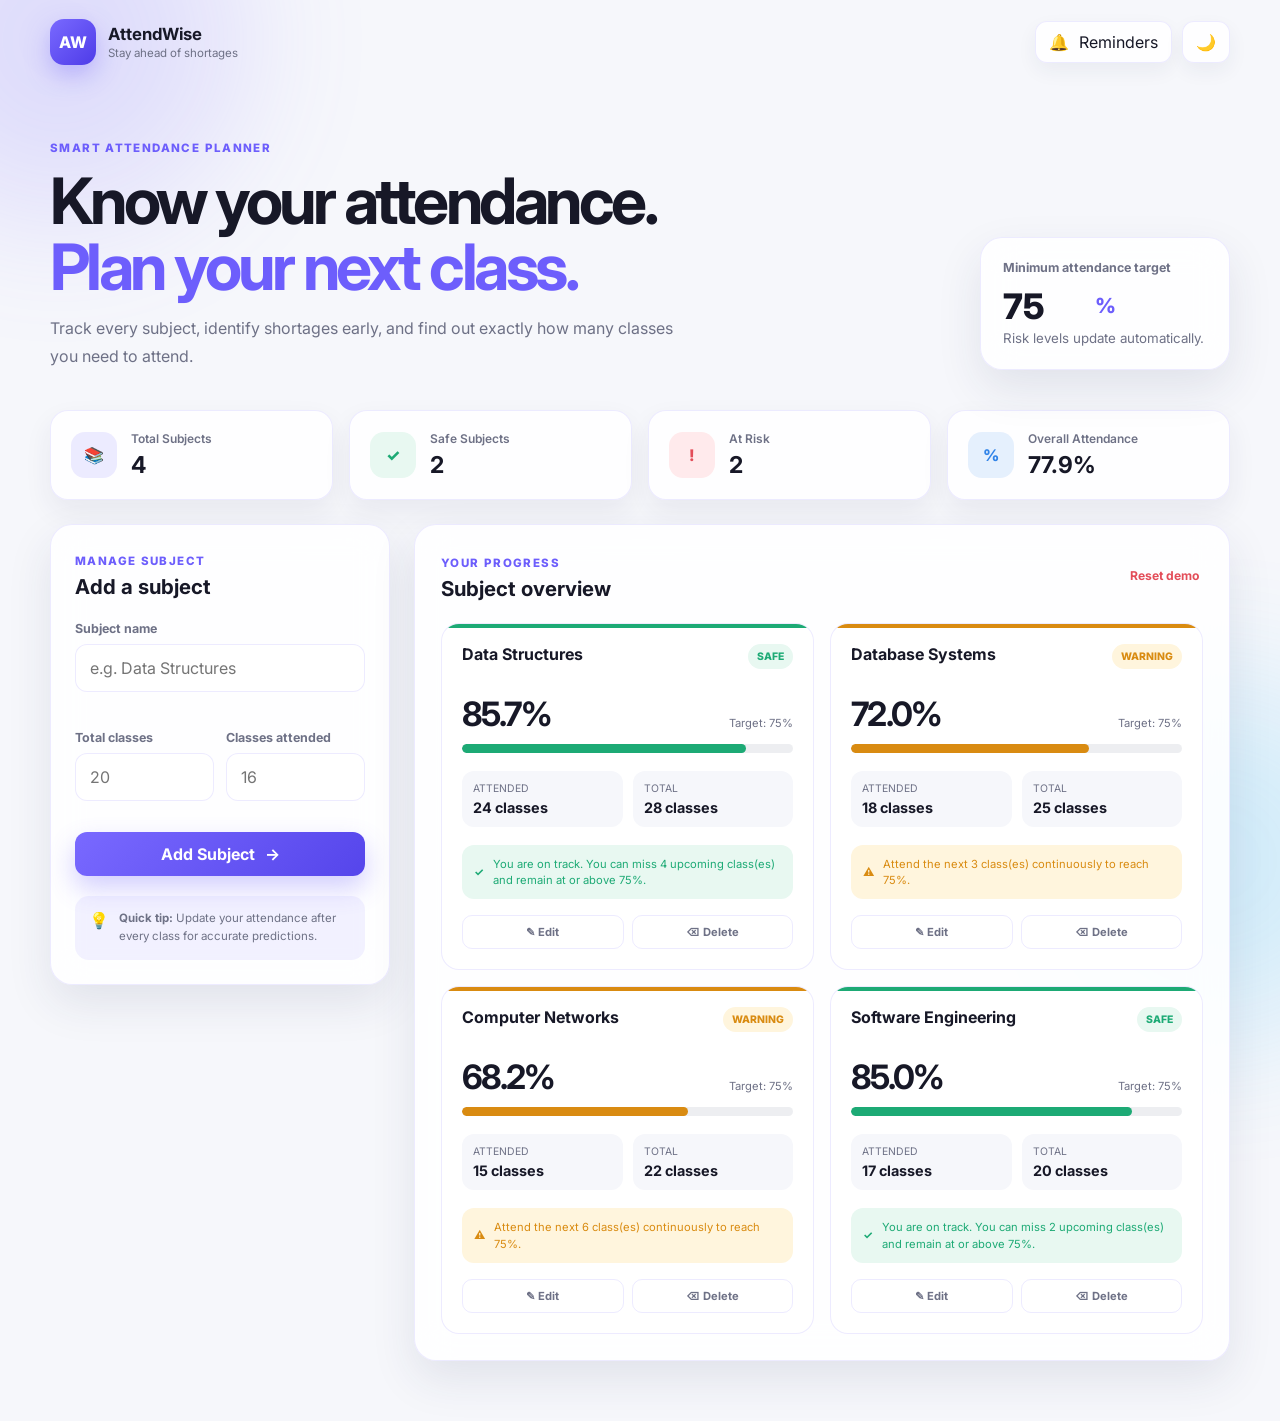
==== index.html @ 74f0be4e "Move files to root directory-fix vercel 404" ====
<!DOCTYPE html>
<html lang="en">
<head>
  <meta charset="UTF-8" />
  <meta name="viewport" content="width=device-width, initial-scale=1.0" />
  <meta name="description" content="AttendWise - Track attendance and avoid shortages." />
  <title>AttendWise | Attendance Tracker</title>
  <link rel="preconnect" href="https://fonts.googleapis.com">
  <link rel="preconnect" href="https://fonts.gstatic.com" crossorigin>
  <link href="https://fonts.googleapis.com/css2?family=Inter:wght@400;500;600;700;800&display=swap" rel="stylesheet">
  <link rel="stylesheet" href="styles.css" />
</head>
<body>
  <div class="background-orb orb-one"></div>
  <div class="background-orb orb-two"></div>

  <header class="topbar">
    <a class="brand" href="#" aria-label="AttendWise home">
      <span class="brand-icon">AW</span>
      <span>
        <strong>AttendWise</strong>
        <small>Stay ahead of shortages</small>
      </span>
    </a>

    <div class="topbar-actions">
      <button id="notificationBtn" class="icon-button" type="button" title="Enable reminders">
        <span aria-hidden="true">🔔</span>
        <span class="button-label">Reminders</span>
      </button>
      <button id="themeToggle" class="icon-button" type="button" title="Toggle theme" aria-label="Toggle dark mode">
        <span id="themeIcon" aria-hidden="true">🌙</span>
      </button>
    </div>
  </header>

  <main class="container">
    <section class="hero">
      <div>
        <span class="eyebrow">SMART ATTENDANCE PLANNER</span>
        <h1>Know your attendance.<br><span>Plan your next class.</span></h1>
        <p>Track every subject, identify shortages early, and find out exactly how many classes you need to attend.</p>
      </div>

      <div class="target-card">
        <label for="minimumAttendance">Minimum attendance target</label>
        <div class="target-control">
          <input id="minimumAttendance" type="number" min="1" max="100" value="75" />
          <span>%</span>
        </div>
        <small>Risk levels update automatically.</small>
      </div>
    </section>

    <section class="summary-grid" aria-label="Attendance summary">
      <article class="summary-card">
        <span class="summary-icon purple">📚</span>
        <div>
          <p>Total Subjects</p>
          <strong id="totalSubjects">0</strong>
        </div>
      </article>
      <article class="summary-card">
        <span class="summary-icon green">✓</span>
        <div>
          <p>Safe Subjects</p>
          <strong id="safeSubjects">0</strong>
        </div>
      </article>
      <article class="summary-card">
        <span class="summary-icon red">!</span>
        <div>
          <p>At Risk</p>
          <strong id="riskSubjects">0</strong>
        </div>
      </article>
      <article class="summary-card">
        <span class="summary-icon blue">%</span>
        <div>
          <p>Overall Attendance</p>
          <strong id="overallAttendance">0%</strong>
        </div>
      </article>
    </section>

    <section class="content-grid">
      <aside class="form-panel">
        <div class="section-heading">
          <div>
            <span class="eyebrow">MANAGE SUBJECT</span>
            <h2 id="formTitle">Add a subject</h2>
          </div>
          <button id="cancelEditBtn" class="text-button hidden" type="button">Cancel</button>
        </div>

        <form id="subjectForm" novalidate>
          <input id="subjectId" type="hidden" />

          <label for="subjectName">Subject name</label>
          <input id="subjectName" type="text" maxlength="40" placeholder="e.g. Data Structures" required />
          <small class="error" id="nameError"></small>

          <div class="form-row">
            <div>
              <label for="totalClasses">Total classes</label>
              <input id="totalClasses" type="number" min="0" placeholder="20" required />
              <small class="error" id="totalError"></small>
            </div>
            <div>
              <label for="attendedClasses">Classes attended</label>
              <input id="attendedClasses" type="number" min="0" placeholder="16" required />
              <small class="error" id="attendedError"></small>
            </div>
          </div>

          <button class="primary-button" type="submit">
            <span id="submitButtonText">Add Subject</span>
            <span aria-hidden="true">→</span>
          </button>
        </form>

        <div class="quick-tip">
          <span aria-hidden="true">💡</span>
          <p><strong>Quick tip:</strong> Update your attendance after every class for accurate predictions.</p>
        </div>
      </aside>

      <section class="subjects-panel">
        <div class="section-heading subjects-heading">
          <div>
            <span class="eyebrow">YOUR PROGRESS</span>
            <h2>Subject overview</h2>
          </div>
          <button id="resetDataBtn" class="text-button danger-text" type="button">Reset demo</button>
        </div>

        <div id="emptyState" class="empty-state hidden">
          <div>📘</div>
          <h3>No subjects yet</h3>
          <p>Add your first subject to start tracking attendance.</p>
        </div>

        <div id="subjectsGrid" class="subjects-grid"></div>
      </section>
    </section>
  </main>

  <div id="toast" class="toast" role="status" aria-live="polite"></div>

  <div id="confirmModal" class="modal-backdrop hidden" role="dialog" aria-modal="true" aria-labelledby="modalTitle">
    <div class="modal">
      <div class="modal-icon">🗑️</div>
      <h3 id="modalTitle">Delete subject?</h3>
      <p>This action cannot be undone.</p>
      <div class="modal-actions">
        <button id="cancelDeleteBtn" class="secondary-button" type="button">Cancel</button>
        <button id="confirmDeleteBtn" class="danger-button" type="button">Delete</button>
      </div>
    </div>
  </div>
<!-- Linking script -->
  <script src="script.js"></script>
</body>
</html>
---- styles.css ----
:root {
  --bg: #f6f7fb;
  --surface: rgba(255, 255, 255, 0.88);
  --surface-solid: #ffffff;
  --text: #171827;
  --muted: #6e7186;
  --border: rgba(109, 94, 252, 0.12);
  --primary: #6d5efc;
  --primary-dark: #5545eb;
  --green: #1daa75;
  --green-bg: #e8f8f1;
  --yellow: #d98b11;
  --yellow-bg: #fff5dd;
  --red: #e34d59;
  --red-bg: #ffeaec;
  --blue: #3184e8;
  --shadow: 0 18px 45px rgba(42, 45, 89, 0.10);
  --radius: 22px;
}

[data-theme="dark"] {
  --bg: #10111a;
  --surface: rgba(28, 29, 44, 0.86);
  --surface-solid: #1c1d2c;
  --text: #f5f6ff;
  --muted: #a8abc2;
  --border: rgba(150, 140, 255, 0.16);
  --green-bg: rgba(29, 170, 117, 0.15);
  --yellow-bg: rgba(217, 139, 17, 0.15);
  --red-bg: rgba(227, 77, 89, 0.15);
  --shadow: 0 18px 50px rgba(0, 0, 0, 0.28);
}

* {
  box-sizing: border-box;
}

html {
  scroll-behavior: smooth;
}

body {
  margin: 0;
  min-height: 100vh;
  overflow-x: hidden;
  font-family: "Inter", sans-serif;
  background: var(--bg);
  color: var(--text);
  transition: background 0.25s ease, color 0.25s ease;
}

button,
input {
  font: inherit;
}

button {
  cursor: pointer;
}

.background-orb {
  position: fixed;
  z-index: -1;
  width: 360px;
  height: 360px;
  border-radius: 50%;
  filter: blur(70px);
  opacity: 0.18;
}

.orb-one {
  top: -140px;
  left: -120px;
  background: #7869ff;
}

.orb-two {
  right: -120px;
  bottom: -140px;
  background: #38bdf8;
}

.topbar {
  width: min(1180px, calc(100% - 32px));
  margin: 0 auto;
  min-height: 84px;
  display: flex;
  align-items: center;
  justify-content: space-between;
}

.brand {
  display: flex;
  align-items: center;
  gap: 12px;
  color: var(--text);
  text-decoration: none;
}

.brand-icon {
  width: 46px;
  height: 46px;
  display: grid;
  place-items: center;
  border-radius: 14px;
  color: white;
  font-weight: 800;
  background: linear-gradient(135deg, #7969ff, #4e3be8);
  box-shadow: 0 10px 24px rgba(109, 94, 252, 0.35);
}

.brand strong,
.brand small {
  display: block;
}

.brand strong {
  font-size: 1.05rem;
}

.brand small {
  margin-top: 2px;
  color: var(--muted);
  font-size: 0.72rem;
}

.topbar-actions {
  display: flex;
  gap: 10px;
}

.icon-button {
  min-height: 42px;
  border: 1px solid var(--border);
  border-radius: 12px;
  padding: 0 13px;
  color: var(--text);
  background: var(--surface);
  box-shadow: 0 8px 20px rgba(42, 45, 89, 0.06);
}

.button-label {
  margin-left: 6px;
}

.container {
  width: min(1180px, calc(100% - 32px));
  margin: 0 auto 60px;
}

.hero {
  display: grid;
  grid-template-columns: 1fr auto;
  gap: 32px;
  align-items: end;
  padding: 52px 0 32px;
}

.eyebrow {
  display: inline-block;
  color: var(--primary);
  font-size: 0.72rem;
  font-weight: 800;
  letter-spacing: 0.12em;
}

.hero h1 {
  margin: 12px 0 14px;
  max-width: 680px;
  font-size: clamp(2.35rem, 5vw, 4.8rem);
  line-height: 1.03;
  letter-spacing: -0.055em;
}

.hero h1 span {
  color: var(--primary);
}

.hero p {
  max-width: 650px;
  margin: 0;
  color: var(--muted);
  font-size: 1rem;
  line-height: 1.75;
}

.target-card {
  min-width: 250px;
  padding: 22px;
  border: 1px solid var(--border);
  border-radius: var(--radius);
  background: var(--surface);
  box-shadow: var(--shadow);
  backdrop-filter: blur(18px);
}

.target-card label {
  display: block;
  margin-bottom: 10px;
  font-size: 0.78rem;
  font-weight: 700;
  color: var(--muted);
}

.target-control {
  display: flex;
  align-items: center;
  gap: 6px;
}

.target-control input {
  width: 86px;
  border: 0;
  outline: 0;
  padding: 0;
  color: var(--text);
  background: transparent;
  font-size: 2.2rem;
  font-weight: 800;
}

.target-control span {
  color: var(--primary);
  font-size: 1.3rem;
  font-weight: 800;
}

.target-card small {
  color: var(--muted);
}

.summary-grid {
  display: grid;
  grid-template-columns: repeat(4, 1fr);
  gap: 16px;
  margin: 8px 0 24px;
}

.summary-card {
  display: flex;
  align-items: center;
  gap: 14px;
  padding: 20px;
  border: 1px solid var(--border);
  border-radius: 18px;
  background: var(--surface);
  box-shadow: 0 12px 28px rgba(42, 45, 89, 0.07);
  transition: transform 0.2s ease, box-shadow 0.2s ease;
}

.summary-card:hover {
  transform: translateY(-3px);
  box-shadow: var(--shadow);
}

.summary-icon {
  width: 46px;
  height: 46px;
  display: grid;
  flex-shrink: 0;
  place-items: center;
  border-radius: 14px;
  font-weight: 800;
}

.summary-icon.purple { color: var(--primary); background: rgba(109, 94, 252, 0.12); }
.summary-icon.green { color: var(--green); background: var(--green-bg); }
.summary-icon.red { color: var(--red); background: var(--red-bg); }
.summary-icon.blue { color: var(--blue); background: rgba(49, 132, 232, 0.12); }

.summary-card p {
  margin: 0 0 5px;
  color: var(--muted);
  font-size: 0.75rem;
  font-weight: 600;
}

.summary-card strong {
  font-size: 1.45rem;
}

.content-grid {
  display: grid;
  grid-template-columns: 340px 1fr;
  gap: 24px;
  align-items: start;
}

.form-panel,
.subjects-panel {
  border: 1px solid var(--border);
  border-radius: var(--radius);
  background: var(--surface);
  box-shadow: var(--shadow);
  backdrop-filter: blur(18px);
}

.form-panel {
  position: sticky;
  top: 18px;
  padding: 24px;
}

.subjects-panel {
  min-height: 440px;
  padding: 26px;
}

.section-heading {
  display: flex;
  align-items: center;
  justify-content: space-between;
  gap: 16px;
  margin-bottom: 22px;
}

.section-heading h2 {
  margin: 5px 0 0;
  font-size: 1.28rem;
}

form label {
  display: block;
  margin: 16px 0 8px;
  color: var(--muted);
  font-size: 0.78rem;
  font-weight: 700;
}

form input {
  width: 100%;
  border: 1px solid var(--border);
  border-radius: 12px;
  outline: 0;
  padding: 13px 14px;
  color: var(--text);
  background: var(--surface-solid);
  transition: border-color 0.2s ease, box-shadow 0.2s ease;
}

form input:focus {
  border-color: var(--primary);
  box-shadow: 0 0 0 4px rgba(109, 94, 252, 0.12);
}

.form-row {
  display: grid;
  grid-template-columns: 1fr 1fr;
  gap: 12px;
}

.error {
  display: block;
  min-height: 17px;
  margin-top: 5px;
  color: var(--red);
  font-size: 0.7rem;
}

.primary-button,
.secondary-button,
.danger-button {
  border: 0;
  border-radius: 12px;
  padding: 12px 16px;
  font-weight: 700;
}

.primary-button {
  width: 100%;
  display: flex;
  align-items: center;
  justify-content: center;
  gap: 10px;
  margin-top: 9px;
  color: #fff;
  background: linear-gradient(135deg, #7969ff, #5545eb);
  box-shadow: 0 12px 26px rgba(109, 94, 252, 0.3);
  transition: transform 0.2s ease, box-shadow 0.2s ease;
}

.primary-button:hover {
  transform: translateY(-2px);
  box-shadow: 0 15px 30px rgba(109, 94, 252, 0.38);
}

.text-button {
  border: 0;
  padding: 4px;
  color: var(--primary);
  background: transparent;
  font-size: 0.76rem;
  font-weight: 700;
}

.danger-text {
  color: var(--red);
}

.quick-tip {
  display: flex;
  gap: 10px;
  margin-top: 20px;
  padding: 14px;
  border-radius: 14px;
  color: var(--muted);
  background: rgba(109, 94, 252, 0.08);
}

.quick-tip p {
  margin: 0;
  font-size: 0.72rem;
  line-height: 1.55;
}

.subjects-grid {
  display: grid;
  grid-template-columns: repeat(2, minmax(0, 1fr));
  gap: 16px;
}

.subject-card {
  position: relative;
  overflow: hidden;
  padding: 20px;
  border: 1px solid var(--border);
  border-radius: 18px;
  background: var(--surface-solid);
  animation: fadeUp 0.35s ease both;
  transition: transform 0.2s ease, box-shadow 0.2s ease;
}

.subject-card:hover {
  transform: translateY(-3px);
  box-shadow: 0 14px 30px rgba(42, 45, 89, 0.10);
}

.subject-card::before {
  content: "";
  position: absolute;
  inset: 0 0 auto;
  height: 4px;
  background: var(--status-color);
}

.card-header {
  display: flex;
  align-items: flex-start;
  justify-content: space-between;
  gap: 12px;
}

.card-header h3 {
  margin: 0;
  max-width: 70%;
  font-size: 1rem;
  overflow-wrap: anywhere;
}

.status-badge {
  border-radius: 999px;
  padding: 6px 9px;
  color: var(--status-color);
  background: var(--status-bg);
  font-size: 0.65rem;
  font-weight: 800;
}

.percentage-row {
  display: flex;
  align-items: end;
  justify-content: space-between;
  margin: 24px 0 10px;
}

.percentage-row strong {
  font-size: 2.1rem;
  letter-spacing: -0.05em;
}

.percentage-row span {
  padding-bottom: 4px;
  color: var(--muted);
  font-size: 0.7rem;
}

.progress-track {
  height: 9px;
  overflow: hidden;
  border-radius: 99px;
  background: rgba(120, 123, 150, 0.13);
}

.progress-bar {
  height: 100%;
  width: 0;
  border-radius: inherit;
  background: var(--status-color);
  transition: width 0.6s ease;
}

.class-stats {
  display: grid;
  grid-template-columns: repeat(2, 1fr);
  gap: 10px;
  margin: 18px 0;
}

.stat-box {
  padding: 11px;
  border-radius: 12px;
  background: var(--bg);
}

.stat-box small,
.stat-box strong {
  display: block;
}

.stat-box small {
  margin-bottom: 4px;
  color: var(--muted);
  font-size: 0.65rem;
}

.stat-box strong {
  font-size: 0.9rem;
}

.prediction {
  min-height: 54px;
  display: flex;
  align-items: center;
  gap: 9px;
  padding: 11px 12px;
  border-radius: 12px;
  color: var(--status-color);
  background: var(--status-bg);
  font-size: 0.7rem;
  line-height: 1.45;
}

.card-actions {
  display: flex;
  gap: 8px;
  margin-top: 16px;
}

.card-actions button {
  flex: 1;
  border: 1px solid var(--border);
  border-radius: 10px;
  padding: 9px;
  color: var(--muted);
  background: transparent;
  font-size: 0.7rem;
  font-weight: 700;
}

.card-actions button:hover {
  color: var(--primary);
  border-color: var(--primary);
}

.card-actions .delete-action:hover {
  color: var(--red);
  border-color: var(--red);
}

.empty-state {
  min-height: 330px;
  display: grid;
  place-content: center;
  text-align: center;
  color: var(--muted);
}

.empty-state div {
  font-size: 3rem;
}

.empty-state h3 {
  margin: 10px 0 5px;
  color: var(--text);
}

.empty-state p {
  margin: 0;
  font-size: 0.82rem;
}

.toast {
  position: fixed;
  z-index: 20;
  left: 50%;
  bottom: 24px;
  transform: translate(-50%, 120px);
  max-width: calc(100% - 32px);
  border-radius: 12px;
  padding: 12px 18px;
  color: white;
  background: #202235;
  box-shadow: var(--shadow);
  opacity: 0;
  transition: transform 0.25s ease, opacity 0.25s ease;
}

.toast.show {
  transform: translate(-50%, 0);
  opacity: 1;
}

.modal-backdrop {
  position: fixed;
  z-index: 30;
  inset: 0;
  display: grid;
  place-items: center;
  padding: 20px;
  background: rgba(10, 11, 18, 0.56);
  backdrop-filter: blur(6px);
}

.modal {
  width: min(360px, 100%);
  padding: 28px;
  border-radius: 22px;
  text-align: center;
  background: var(--surface-solid);
  box-shadow: var(--shadow);
  animation: popIn 0.2s ease;
}

.modal-icon {
  font-size: 2.2rem;
}

.modal h3 {
  margin: 12px 0 7px;
}

.modal p {
  margin: 0;
  color: var(--muted);
  font-size: 0.84rem;
}

.modal-actions {
  display: flex;
  gap: 10px;
  margin-top: 22px;
}

.modal-actions button {
  flex: 1;
}

.secondary-button {
  color: var(--text);
  background: var(--bg);
}

.danger-button {
  color: white;
  background: var(--red);
}

.hidden {
  display: none !important;
}

@keyframes fadeUp {
  from { opacity: 0; transform: translateY(12px); }
  to { opacity: 1; transform: translateY(0); }
}

@keyframes popIn {
  from { opacity: 0; transform: scale(0.96); }
  to { opacity: 1; transform: scale(1); }
}

@media (max-width: 920px) {
  .hero {
    grid-template-columns: 1fr;
  }

  .target-card {
    width: 100%;
  }

  .summary-grid {
    grid-template-columns: repeat(2, 1fr);
  }

  .content-grid {
    grid-template-columns: 1fr;
  }

  .form-panel {
    position: static;
  }
}

@media (max-width: 620px) {
  .topbar,
  .container {
    width: min(100% - 22px, 1180px);
  }

  .button-label {
    display: none;
  }

  .hero {
    padding-top: 30px;
  }

  .hero h1 {
    font-size: 2.45rem;
  }

  .summary-grid,
  .subjects-grid {
    grid-template-columns: 1fr;
  }

  .summary-card {
    padding: 16px;
  }

  .subjects-panel,
  .form-panel {
    padding: 19px;
  }

  .form-row {
    grid-template-columns: 1fr;
    gap: 0;
  }

  .subjects-heading {
    align-items: flex-start;
  }
}
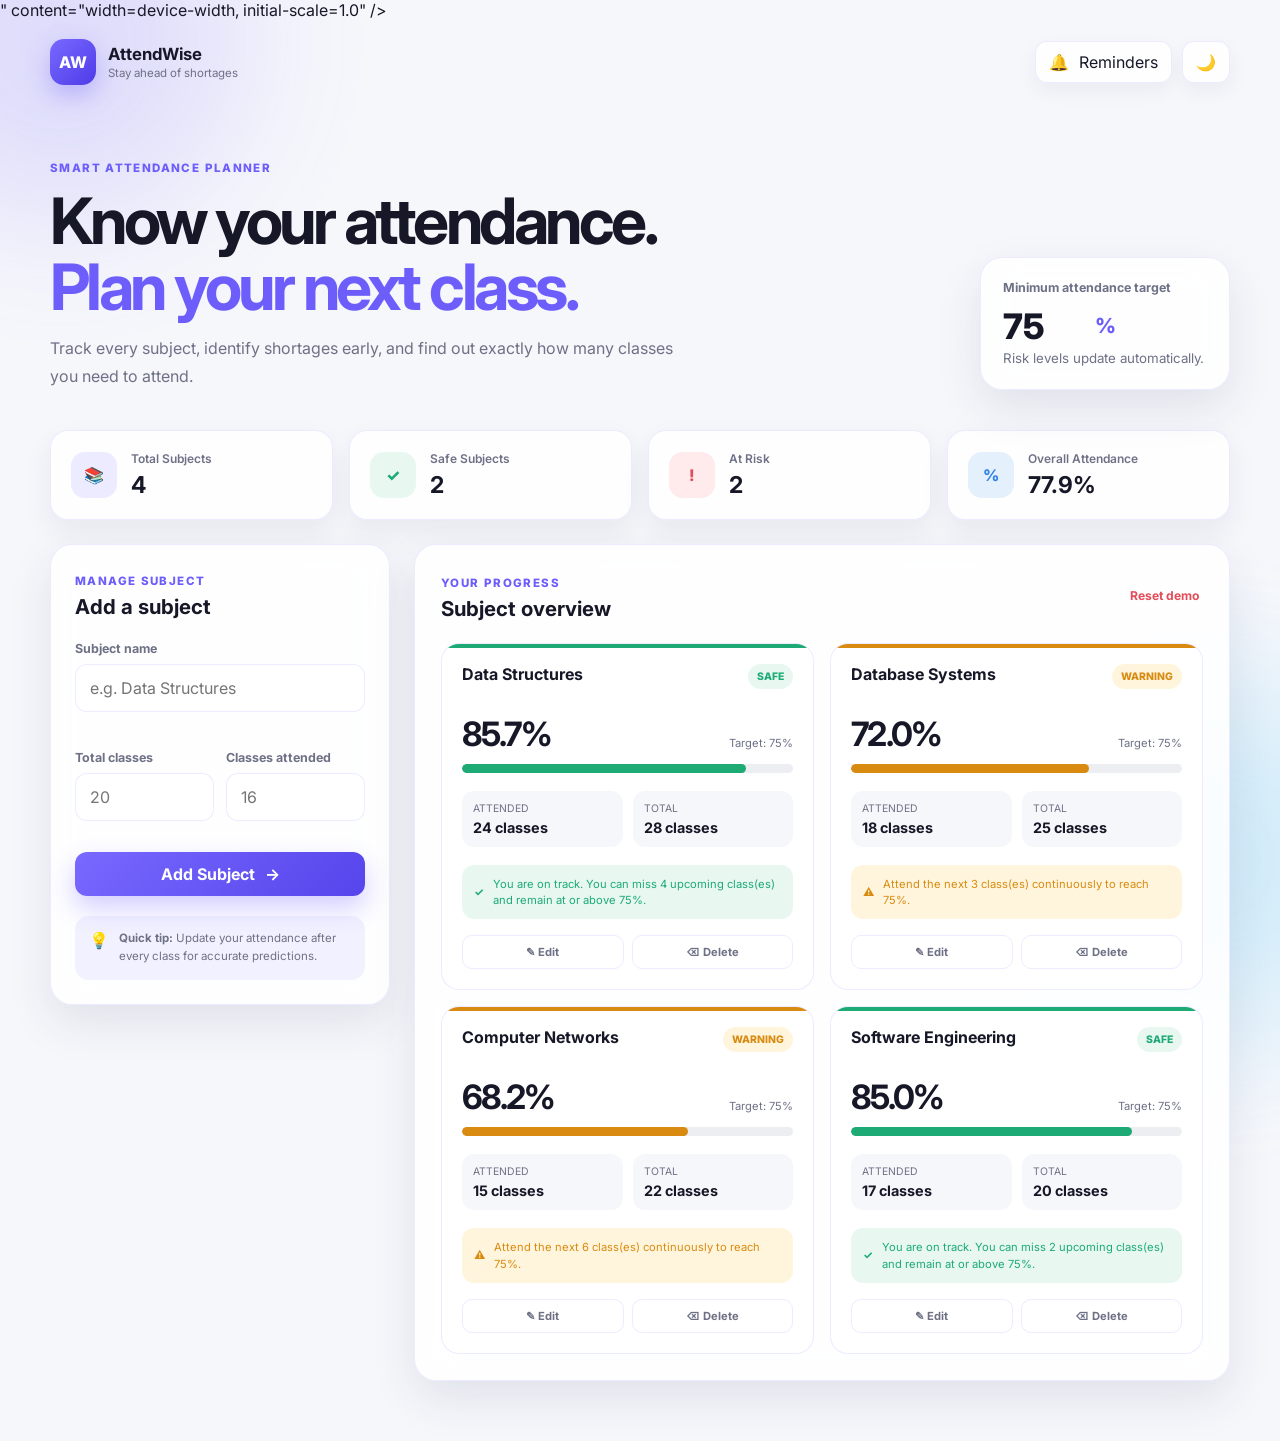
==== commit a07f6ee8: "Add Google Search Console verification methhod 2" ====
--- a/index.html
+++ b/index.html
@@ -2,7 +2,7 @@
 <html lang="en">
 <head>
   <meta charset="UTF-8" />
-  <meta name="viewport" content="width=device-width, initial-scale=1.0" />
+  <meta name="google-site-verification" content="DJngmsGaPH1K-UrJ8ML08NizYXUGGeGvmL6WpGQJyFY" />" content="width=device-width, initial-scale=1.0" />
   <meta name="description" content="AttendWise - Track attendance and avoid shortages." />
   <title>AttendWise | Attendance Tracker</title>
   <link rel="preconnect" href="https://fonts.googleapis.com">
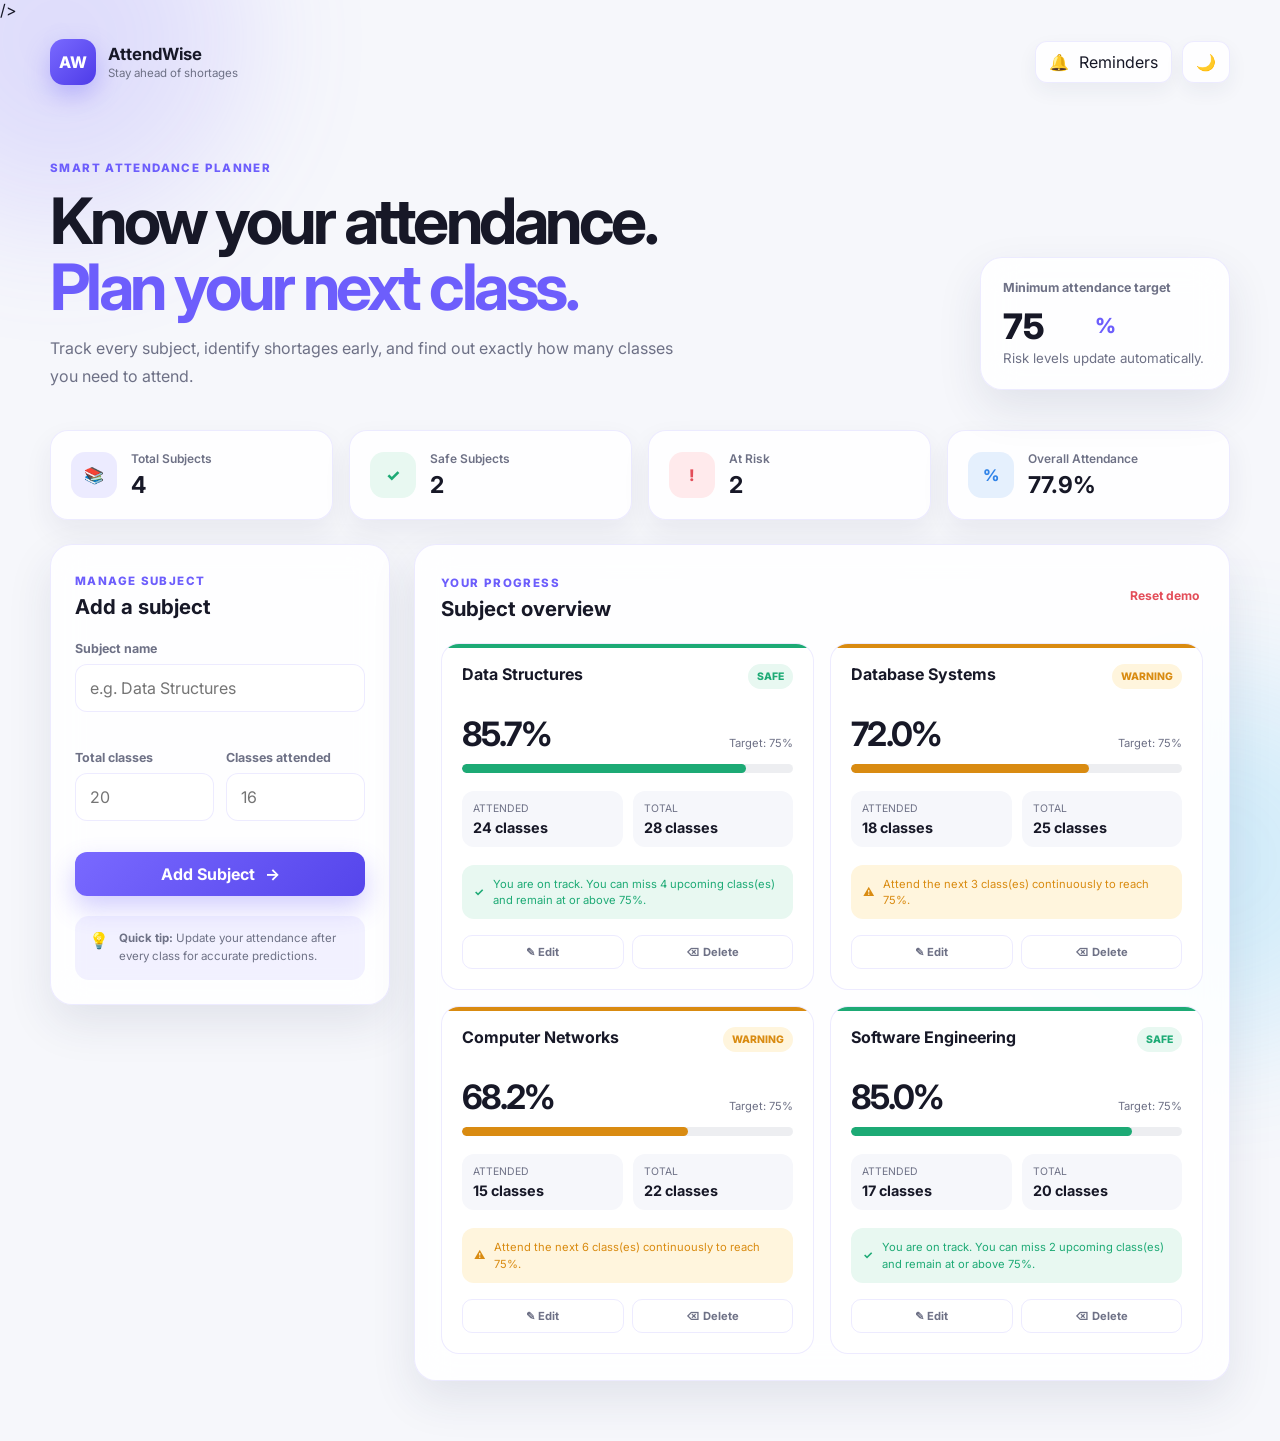
==== commit cf1ff7be: "Fix duplicate meta tag syntax error" ====
--- a/index.html
+++ b/index.html
@@ -2,7 +2,8 @@
 <html lang="en">
 <head>
   <meta charset="UTF-8" />
-  <meta name="google-site-verification" content="DJngmsGaPH1K-UrJ8ML08NizYXUGGeGvmL6WpGQJyFY" />" content="width=device-width, initial-scale=1.0" />
+  <meta name="google-site-verification" content="DJngmsGaPH1K-UrJ8ML08NizYXUGGeGvmL6WpGQJyFY" />
+  <meta name="viewport" content="width=device-width, initial-scale=1.0" />/>
   <meta name="description" content="AttendWise - Track attendance and avoid shortages." />
   <title>AttendWise | Attendance Tracker</title>
   <link rel="preconnect" href="https://fonts.googleapis.com">
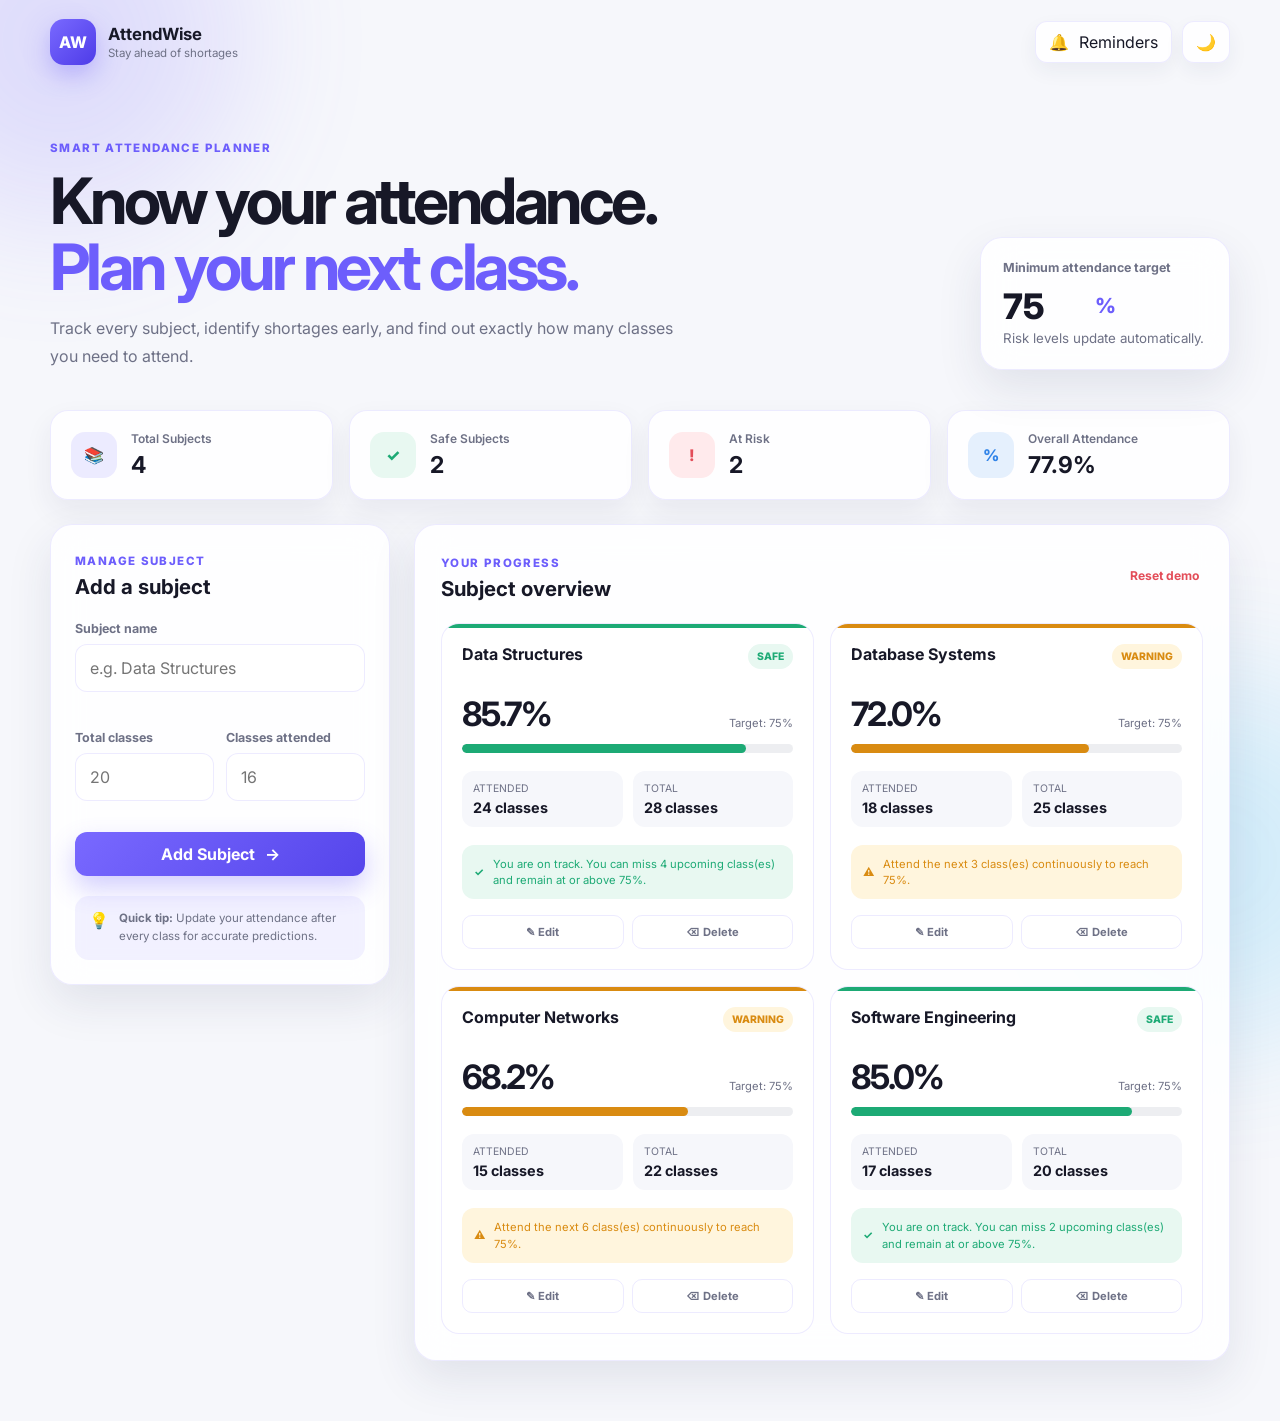
==== commit db350af2: "Fix duplicate meta tag syntax error 2" ====
--- a/index.html
+++ b/index.html
@@ -3,7 +3,7 @@
 <head>
   <meta charset="UTF-8" />
   <meta name="google-site-verification" content="DJngmsGaPH1K-UrJ8ML08NizYXUGGeGvmL6WpGQJyFY" />
-  <meta name="viewport" content="width=device-width, initial-scale=1.0" />/>
+  <meta name="viewport" content="width=device-width, initial-scale=1.0" />
   <meta name="description" content="AttendWise - Track attendance and avoid shortages." />
   <title>AttendWise | Attendance Tracker</title>
   <link rel="preconnect" href="https://fonts.googleapis.com">
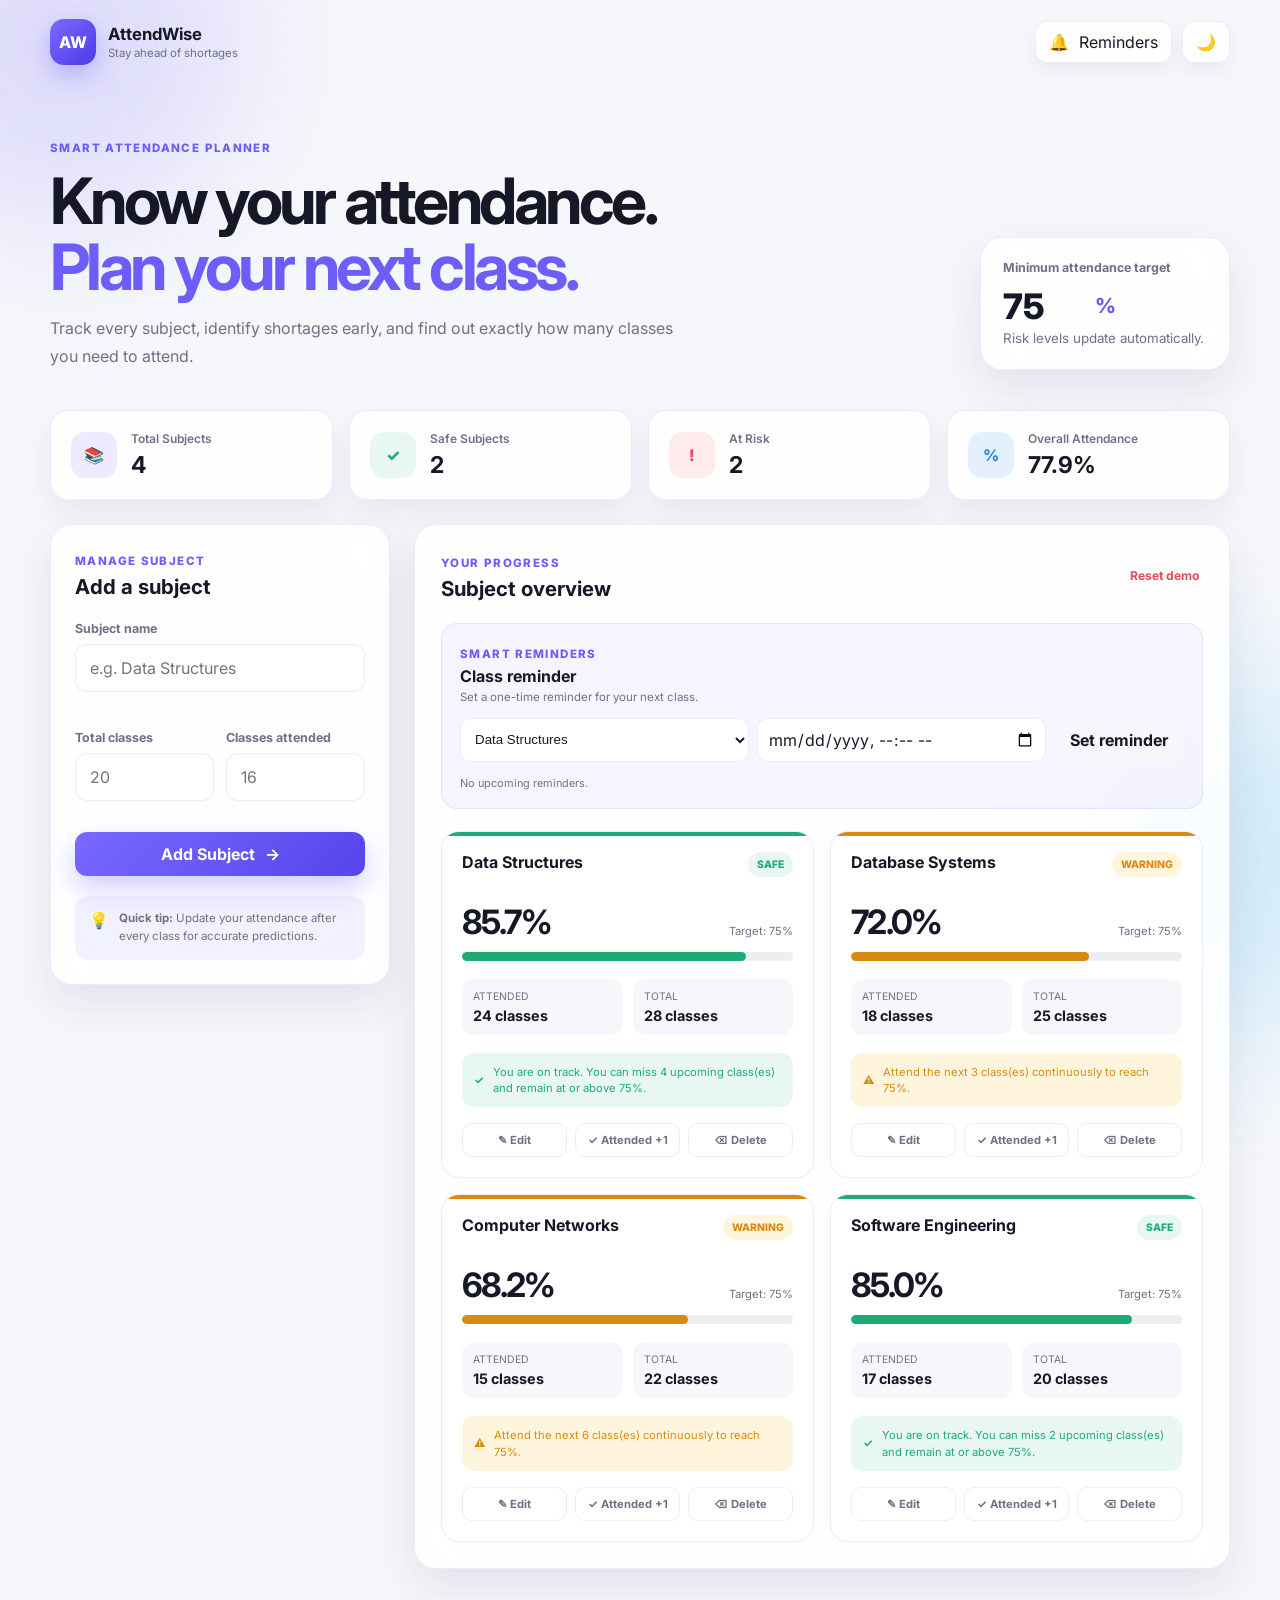
==== commit 29eb7e8f: "Update files with new features -mainfest,service-worker and improved code" ====
--- a/index.html
+++ b/index.html
@@ -2,13 +2,14 @@
 <html lang="en">
 <head>
   <meta charset="UTF-8" />
-  <meta name="google-site-verification" content="DJngmsGaPH1K-UrJ8ML08NizYXUGGeGvmL6WpGQJyFY" />
   <meta name="viewport" content="width=device-width, initial-scale=1.0" />
   <meta name="description" content="AttendWise - Track attendance and avoid shortages." />
   <title>AttendWise | Attendance Tracker</title>
   <link rel="preconnect" href="https://fonts.googleapis.com">
   <link rel="preconnect" href="https://fonts.gstatic.com" crossorigin>
   <link href="https://fonts.googleapis.com/css2?family=Inter:wght@400;500;600;700;800&display=swap" rel="stylesheet">
+  <link rel="manifest" href="manifest.json" />
+  <meta name="theme-color" content="#6d5efc" />
   <link rel="stylesheet" href="styles.css" />
 </head>
 <body>
@@ -135,6 +136,16 @@
           <button id="resetDataBtn" class="text-button danger-text" type="button">Reset demo</button>
         </div>
 
+        <div class="reminder-panel">
+          <div><span class="eyebrow">SMART REMINDERS</span><h3>Class reminder</h3><p>Set a one-time reminder for your next class.</p></div>
+          <form id="reminderForm" class="reminder-form">
+            <select id="reminderSubject" aria-label="Reminder subject"></select>
+            <input id="reminderTime" type="datetime-local" required aria-label="Reminder time" />
+            <button class="secondary-button" type="submit">Set reminder</button>
+          </form>
+          <div id="reminderList" class="reminder-list"></div>
+        </div>
+
         <div id="emptyState" class="empty-state hidden">
           <div>📘</div>
           <h3>No subjects yet</h3>
@@ -159,7 +170,7 @@
       </div>
     </div>
   </div>
-<!-- Linking script -->
+
   <script src="script.js"></script>
 </body>
 </html>
--- a/styles.css
+++ b/styles.css
@@ -742,3 +742,10 @@
     align-items: flex-start;
   }
 }
+
+.reminder-panel{display:grid;gap:14px;margin-bottom:22px;padding:18px;border:1px solid var(--border);border-radius:16px;background:rgba(109,94,252,.055)}
+.reminder-panel h3{margin:4px 0;font-size:1rem}.reminder-panel p{margin:0;color:var(--muted);font-size:.72rem}
+.reminder-form{display:grid;grid-template-columns:1fr 1fr auto;gap:8px}.reminder-form select,.reminder-form input{width:100%;border:1px solid var(--border);border-radius:10px;padding:10px;color:var(--text);background:var(--surface-solid)}
+.reminder-list{display:grid;gap:8px}.reminder-item{display:flex;justify-content:space-between;gap:10px;padding:9px 11px;border-radius:10px;background:var(--surface-solid);font-size:.7rem}.reminder-item span{color:var(--muted)}.reminder-item button{border:0;color:var(--red);background:transparent;font-size:.68rem;font-weight:700}
+.attended-action.is-saving{opacity:.65;pointer-events:none}.mini-spinner{width:12px;height:12px;display:inline-block;border:2px solid currentColor;border-right-color:transparent;border-radius:50%;animation:spin .7s linear infinite;vertical-align:-2px}@keyframes spin{to{transform:rotate(360deg)}}
+@media(max-width:720px){.reminder-form{grid-template-columns:1fr}}
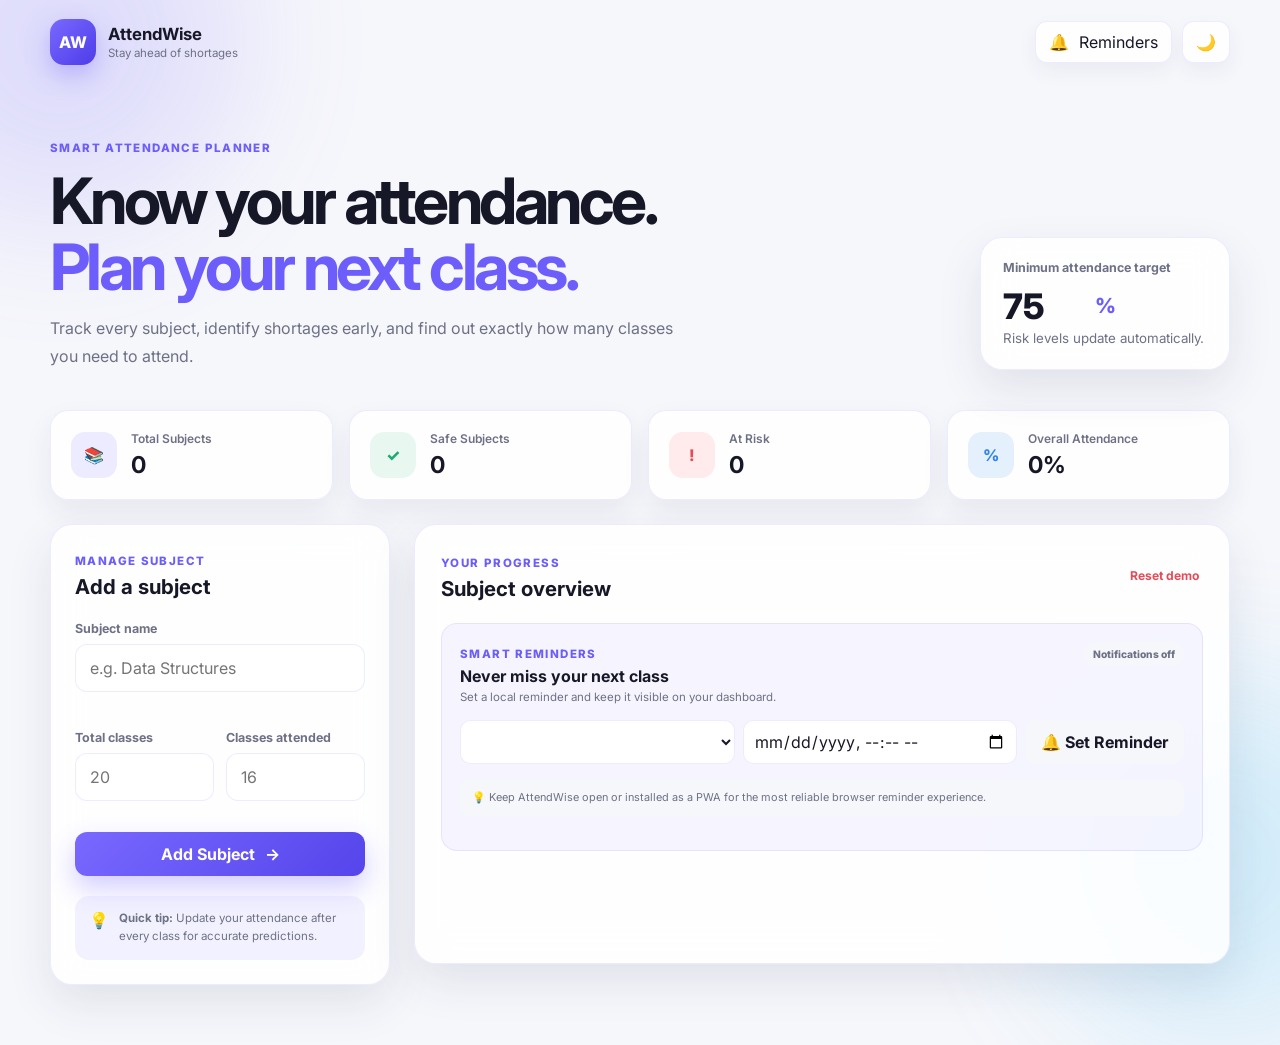
==== commit 0e66a14b: "Version - 3" ====
--- a/index.html
+++ b/index.html
@@ -8,6 +8,8 @@
   <link rel="preconnect" href="https://fonts.googleapis.com">
   <link rel="preconnect" href="https://fonts.gstatic.com" crossorigin>
   <link href="https://fonts.googleapis.com/css2?family=Inter:wght@400;500;600;700;800&display=swap" rel="stylesheet">
+  <link rel="manifest" href="manifest.json" />
+  <meta name="theme-color" content="#6d5efc" />
   <link rel="manifest" href="manifest.json" />
   <meta name="theme-color" content="#6d5efc" />
   <link rel="stylesheet" href="styles.css" />
@@ -137,12 +139,20 @@
         </div>
 
         <div class="reminder-panel">
-          <div><span class="eyebrow">SMART REMINDERS</span><h3>Class reminder</h3><p>Set a one-time reminder for your next class.</p></div>
+          <div class="reminder-panel-head">
+            <div>
+              <span class="eyebrow">SMART REMINDERS</span>
+              <h3>Never miss your next class</h3>
+              <p>Set a local reminder and keep it visible on your dashboard.</p>
+            </div>
+            <span id="notificationStatus" class="notification-status">Notifications off</span>
+          </div>
           <form id="reminderForm" class="reminder-form">
             <select id="reminderSubject" aria-label="Reminder subject"></select>
-            <input id="reminderTime" type="datetime-local" required aria-label="Reminder time" />
-            <button class="secondary-button" type="submit">Set reminder</button>
+            <input id="reminderTime" type="datetime-local" required aria-label="Reminder date and time" />
+            <button class="secondary-button" type="submit">🔔 Set Reminder</button>
           </form>
+          <div class="reminder-help">💡 Keep AttendWise open or installed as a PWA for the most reliable browser reminder experience.</div>
           <div id="reminderList" class="reminder-list"></div>
         </div>
 
--- a/styles.css
+++ b/styles.css
@@ -749,3 +749,14 @@
 .reminder-list{display:grid;gap:8px}.reminder-item{display:flex;justify-content:space-between;gap:10px;padding:9px 11px;border-radius:10px;background:var(--surface-solid);font-size:.7rem}.reminder-item span{color:var(--muted)}.reminder-item button{border:0;color:var(--red);background:transparent;font-size:.68rem;font-weight:700}
 .attended-action.is-saving{opacity:.65;pointer-events:none}.mini-spinner{width:12px;height:12px;display:inline-block;border:2px solid currentColor;border-right-color:transparent;border-radius:50%;animation:spin .7s linear infinite;vertical-align:-2px}@keyframes spin{to{transform:rotate(360deg)}}
 @media(max-width:720px){.reminder-form{grid-template-columns:1fr}}
+
+.reminder-panel{gap:16px}
+.reminder-panel-head{display:flex;align-items:flex-start;justify-content:space-between;gap:16px}
+.notification-status{white-space:nowrap;border-radius:999px;padding:6px 9px;color:var(--muted);background:var(--bg);font-size:.64rem;font-weight:800}
+.notification-status.on{color:var(--green);background:var(--green-bg)}
+.reminder-help{padding:10px 12px;border-radius:10px;color:var(--muted);background:var(--bg);font-size:.68rem;line-height:1.45}
+.reminder-item{min-height:44px}
+.reminder-time{color:var(--muted);font-size:.65rem}
+.reminder-countdown{color:var(--primary);font-size:.66rem;font-weight:800}
+.absent-action:hover{color:var(--red)!important;border-color:var(--red)!important}
+@media(max-width:620px){.reminder-panel-head{flex-direction:column}.card-actions{flex-wrap:wrap}.card-actions button{min-width:calc(50% - 4px)}}
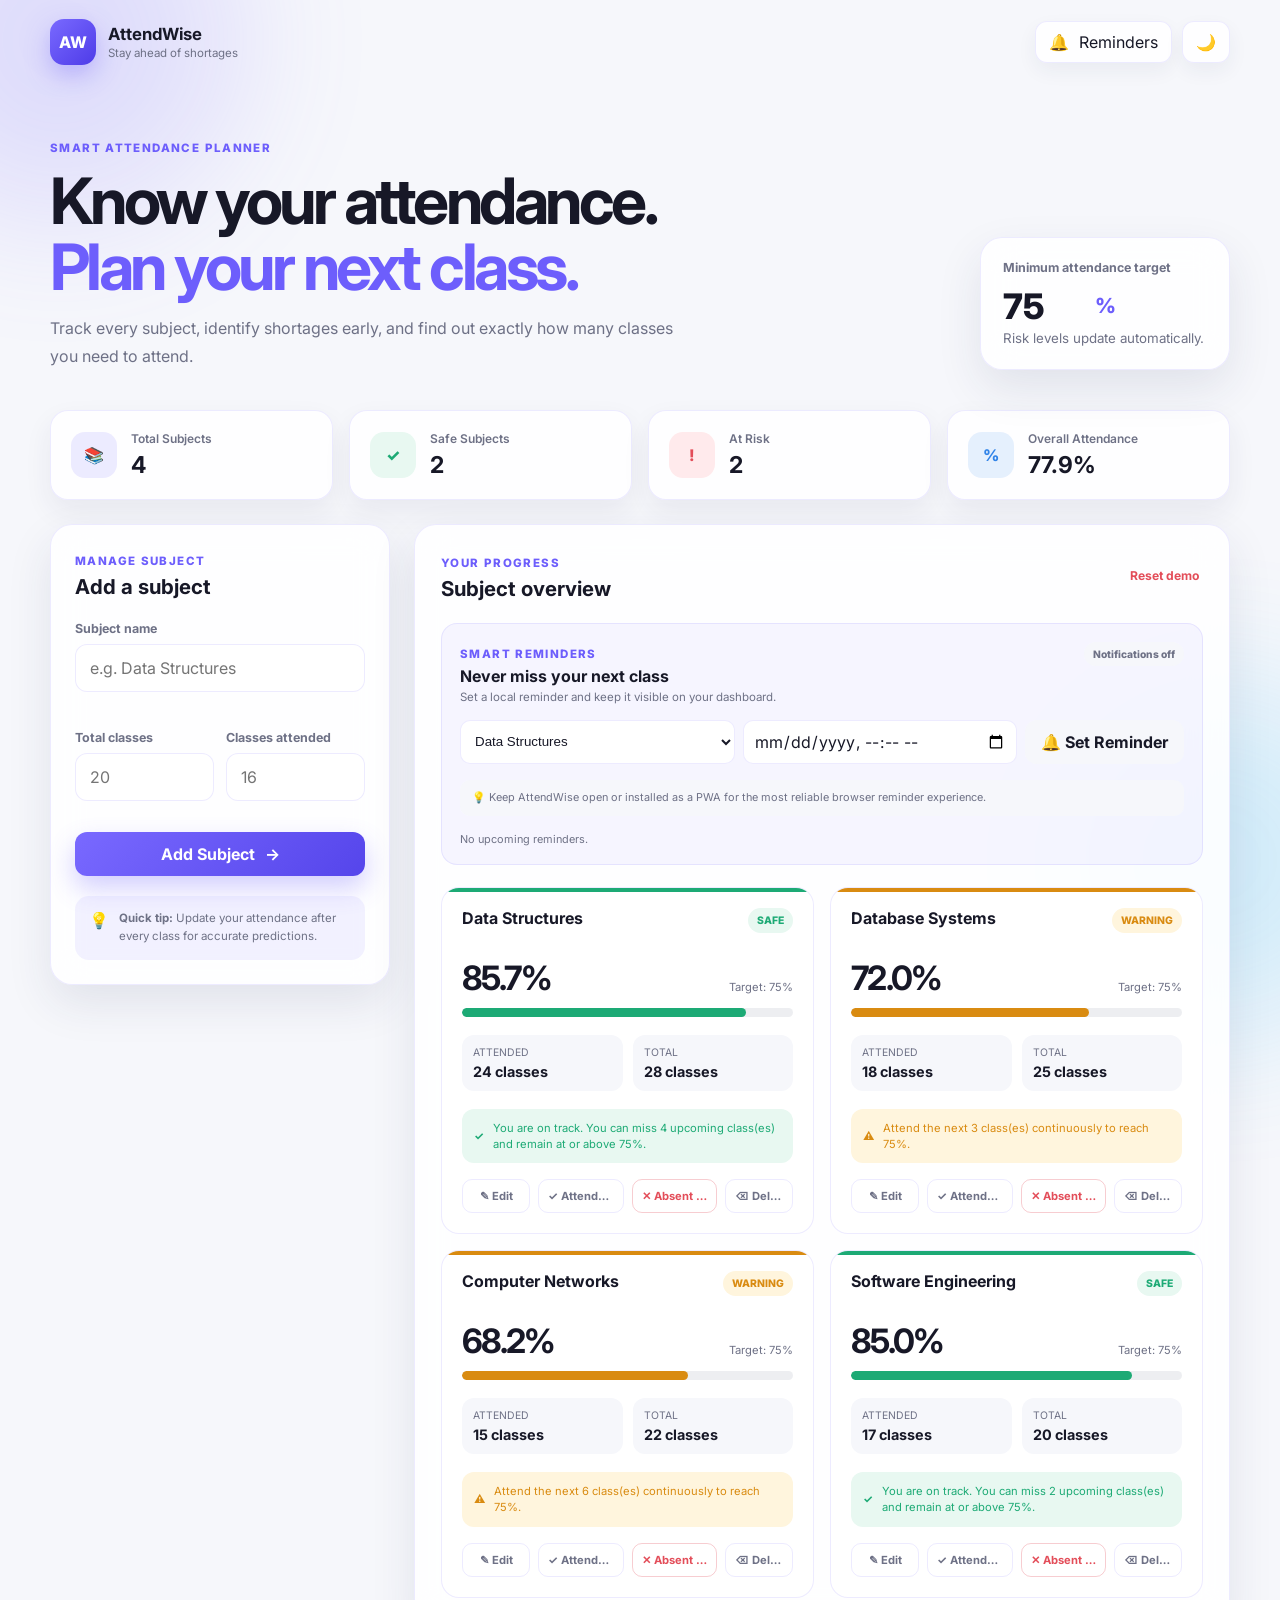
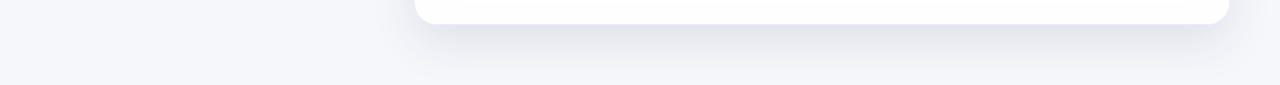
==== commit 650b69ad: "ORderd for Fix bug 404" ====
--- a/index.html
+++ b/index.html
@@ -12,7 +12,7 @@
   <meta name="theme-color" content="#6d5efc" />
   <link rel="manifest" href="manifest.json" />
   <meta name="theme-color" content="#6d5efc" />
-  <link rel="stylesheet" href="styles.css" />
+  <link rel="stylesheet" href="styles.css?v=5" />
 </head>
 <body>
   <div class="background-orb orb-one"></div>
@@ -181,6 +181,6 @@
     </div>
   </div>
 
-  <script src="script.js"></script>
+  <script src="script.js?v=5"></script>
 </body>
 </html>
--- a/styles.css
+++ b/styles.css
@@ -760,3 +760,95 @@
 .reminder-countdown{color:var(--primary);font-size:.66rem;font-weight:800}
 .absent-action:hover{color:var(--red)!important;border-color:var(--red)!important}
 @media(max-width:620px){.reminder-panel-head{flex-direction:column}.card-actions{flex-wrap:wrap}.card-actions button{min-width:calc(50% - 4px)}}
+
+/* v4: three-action subject card footer */
+.card-actions {
+  display: grid;
+  grid-template-columns: 1fr 1.2fr 1.2fr 1fr;
+  gap: 8px;
+}
+.card-actions .absent-action:hover {
+  color: var(--red) !important;
+  border-color: var(--red) !important;
+  background: rgba(239, 68, 68, 0.08);
+}
+@media (max-width: 900px) {
+  .card-actions {
+    grid-template-columns: 1fr 1fr;
+  }
+}
+@media (max-width: 620px) {
+  .card-actions {
+    grid-template-columns: 1fr 1fr;
+  }
+  .card-actions button {
+    min-width: 0;
+  }
+}
+
+/* ===== AttendWise v5 responsive layout ===== */
+.card-actions {
+  display: grid;
+  grid-template-columns: minmax(0, 1fr) minmax(0, 1.25fr) minmax(0, 1.25fr) minmax(0, 1fr);
+  gap: 8px;
+}
+.card-actions button {
+  min-width: 0;
+  width: 100%;
+  white-space: nowrap;
+  overflow: hidden;
+  text-overflow: ellipsis;
+}
+.absent-action {
+  color: var(--red) !important;
+  border-color: rgba(227,77,89,.28) !important;
+}
+.absent-action:hover {
+  background: var(--red-bg) !important;
+}
+@media (max-width: 980px) {
+  .content-grid { grid-template-columns: 300px minmax(0, 1fr); }
+  .subjects-grid { grid-template-columns: repeat(2, minmax(0, 1fr)); }
+  .subjects-panel { min-width: 0; }
+  .subject-card { min-width: 0; }
+  .card-actions { grid-template-columns: repeat(2, minmax(0, 1fr)); }
+}
+@media (max-width: 760px) {
+  .topbar {
+    min-height: 72px;
+    gap: 12px;
+  }
+  .content-grid { grid-template-columns: 1fr; }
+  .form-panel { position: static; }
+  .subjects-panel { padding: 18px; }
+  .subjects-grid { grid-template-columns: 1fr; }
+  .reminder-form { grid-template-columns: 1fr; }
+  .reminder-form button { width: 100%; }
+  .reminder-panel-head { flex-direction: column; }
+}
+@media (max-width: 520px) {
+  .topbar, .container { width: calc(100% - 20px); }
+  .topbar-actions { gap: 6px; }
+  .brand-icon { width: 40px; height: 40px; }
+  .brand strong { font-size: .95rem; }
+  .brand small { font-size: .64rem; }
+  .hero { gap: 18px; padding: 28px 0 22px; }
+  .hero h1 { font-size: 2.15rem; }
+  .target-card { min-width: 0; padding: 18px; }
+  .summary-grid { grid-template-columns: 1fr 1fr; gap: 10px; }
+  .summary-card { padding: 13px; gap: 9px; }
+  .summary-icon { width: 38px; height: 38px; }
+  .summary-card strong { font-size: 1.15rem; }
+  .section-heading { flex-wrap: wrap; }
+  .subjects-panel, .form-panel { padding: 15px; border-radius: 18px; }
+  .subject-card { padding: 16px; }
+  .subject-card h3 { font-size: 1rem; }
+  .class-stats { grid-template-columns: 1fr 1fr; gap: 8px; }
+  .card-actions { grid-template-columns: 1fr 1fr; }
+  .card-actions button { font-size: .68rem; padding: 10px 6px; }
+  .reminder-form select, .reminder-form input { min-width: 0; }
+}
+@media (max-width: 360px) {
+  .summary-grid { grid-template-columns: 1fr; }
+  .card-actions { grid-template-columns: 1fr; }
+}
